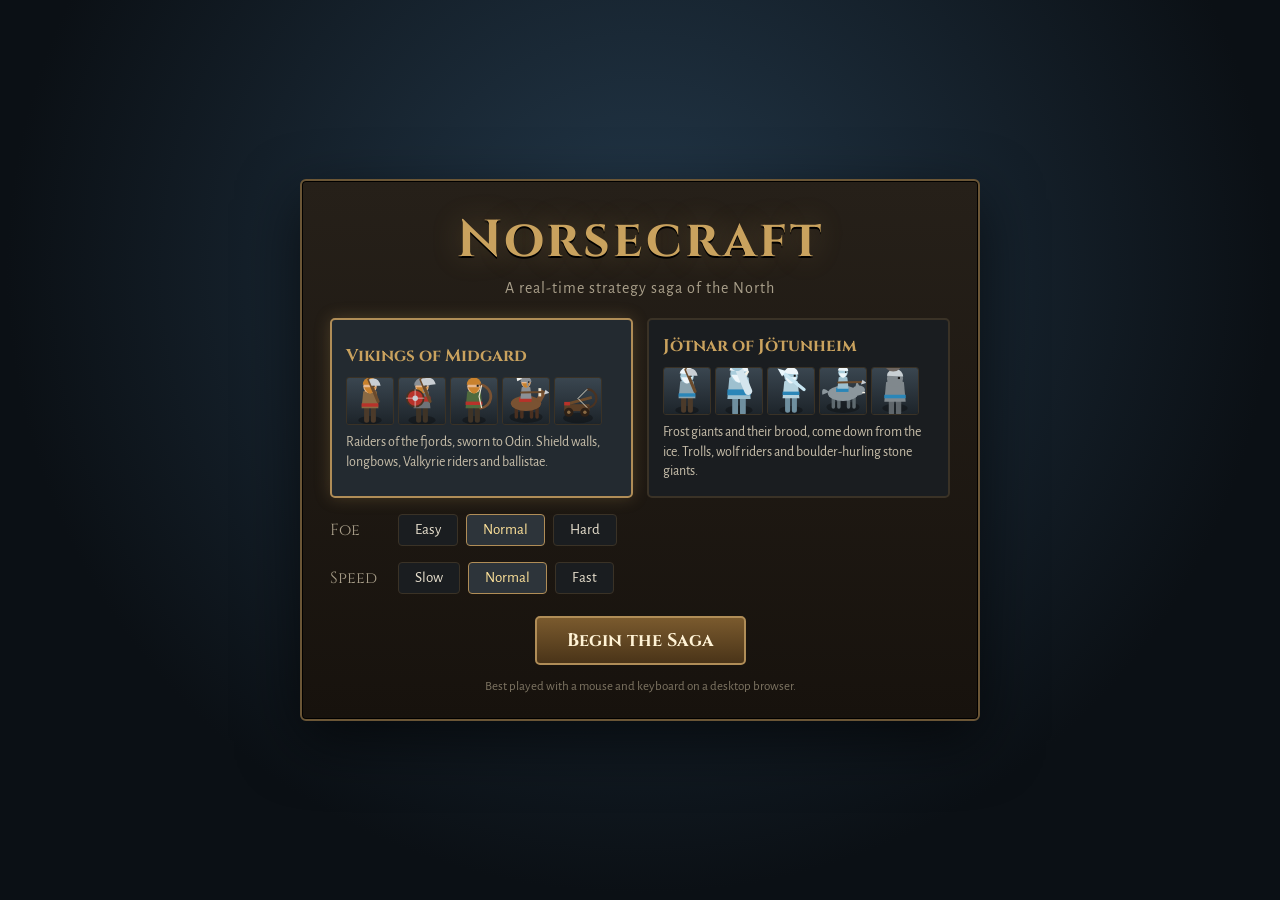
==== index.html @ 0b894d65 "Norsecraft: Norse-themed browser RTS Vikings vs Jötnar real-time strategy inspired by the classic 90" ====
<!doctype html>
<html lang="en">
<head>
<meta charset="utf-8">
<meta name="viewport" content="width=device-width, initial-scale=1">
<title>Norsecraft</title>
<link rel="preconnect" href="https://fonts.googleapis.com">
<link href="https://fonts.googleapis.com/css2?family=Cinzel:wght@500;700&family=Alegreya+Sans:wght@400;500;700&display=swap" rel="stylesheet">
<link rel="stylesheet" href="css/style.css">
</head>
<body>
<div id="app">
  <aside id="sidebar">
    <div class="frame"><canvas id="minimap" width="192" height="192"></canvas></div>
    <div class="frame" id="info"></div>
    <div class="frame cmdwrap">
      <div id="commands"></div>
      <div id="tip"></div>
    </div>
  </aside>
  <main id="main">
    <div id="topbar">
      <div class="res"><i class="ico gold"></i><span id="gold">0</span></div>
      <div class="res"><i class="ico wood"></i><span id="wood">0</span></div>
      <div class="res"><i class="ico food"></i><span id="food">0</span></div>
      <div id="mode"></div>
      <div class="spacer"></div>
      <span id="clock">0:00</span>
      <select id="speed-sel" title="Game speed">
        <option value="0.75">Slow</option>
        <option value="1">Normal</option>
        <option value="1.5">Fast</option>
        <option value="2">Fastest</option>
      </select>
      <button id="mute" title="Sound on/off">🔊</button>
      <button id="help-btn" title="Help (F1)">?</button>
      <button id="menu-btn" title="Menu (F10)">Menu</button>
    </div>
    <div id="viewwrap">
      <canvas id="view"></canvas>
      <div id="msgs"></div>
    </div>
  </main>
</div>

<div id="title" class="overlay" style="display:flex">
  <div class="panel title-panel">
    <h1>Norsecraft</h1>
    <p class="sub">A real-time strategy saga of the North</p>
    <div class="factions">
      <button class="faction on" data-faction="vikings">
        <h3>Vikings of Midgard</h3>
        <div class="pv" id="pv-vikings"></div>
        <p>Raiders of the fjords, sworn to Odin. Shield walls, longbows, Valkyrie riders and ballistae.</p>
      </button>
      <button class="faction" data-faction="jotnar">
        <h3>Jötnar of Jötunheim</h3>
        <div class="pv" id="pv-jotnar"></div>
        <p>Frost giants and their brood, come down from the ice. Trolls, wolf riders and boulder-hurling stone giants.</p>
      </button>
    </div>
    <div class="row">
      <span class="lbl">Foe</span>
      <button class="opt" data-diff="easy">Easy</button>
      <button class="opt on" data-diff="normal">Normal</button>
      <button class="opt" data-diff="hard">Hard</button>
    </div>
    <div class="row">
      <span class="lbl">Speed</span>
      <button class="opt" data-speed="0.75">Slow</button>
      <button class="opt on" data-speed="1">Normal</button>
      <button class="opt" data-speed="1.5">Fast</button>
    </div>
    <button id="start" class="big">Begin the Saga</button>
    <p class="fine">Best played with a mouse and keyboard on a desktop browser.</p>
  </div>
</div>

<div id="help" class="overlay">
  <div class="panel help-panel">
    <h2>How to play</h2>
    <p>Gather <b class="g">gold</b> and <b class="w">lumber</b>, build up your settlement, raise an army and destroy every enemy unit and building.</p>
    <table>
      <tr><td>Left-click / drag</td><td>Select units (Shift adds)</td></tr>
      <tr><td>Double-click</td><td>Select all of that type on screen</td></tr>
      <tr><td>Right-click</td><td>Move, attack, mine gold, chop trees, set rally point</td></tr>
      <tr><td>A, then click</td><td>Attack-move: fight everything on the way</td></tr>
      <tr><td>B</td><td>Build menu (with workers selected)</td></tr>
      <tr><td>Ctrl+1–9 / 1–9</td><td>Assign / recall control groups (tap twice to jump)</td></tr>
      <tr><td>. (period)</td><td>Cycle idle workers</td></tr>
      <tr><td>Space</td><td>Jump to last attack or selection</td></tr>
      <tr><td>Arrows / screen edge / middle-drag</td><td>Scroll the map</td></tr>
      <tr><td>Esc</td><td>Cancel</td></tr>
      <tr><td>P or F10</td><td>Pause</td></tr>
    </table>
    <p>Tip: every unit needs food — build farms. Ranged units need a lumber workshop, riders a stable, siege a forge.</p>
    <button id="help-close" class="big">Close</button>
  </div>
</div>

<div id="pause" class="overlay">
  <div class="panel small">
    <h2>Paused</h2>
    <button id="resume" class="big">Resume</button>
    <button id="restart" class="big">Restart</button>
    <button id="quit" class="big">Quit to title</button>
  </div>
</div>

<div id="end" class="overlay">
  <div class="panel small">
    <h2 id="end-title">Victory</h2>
    <p id="end-text"></p>
    <table id="end-stats"></table>
    <button id="again" class="big">Play again</button>
    <button id="to-title" class="big">Title screen</button>
  </div>
</div>

<script src="js/data.js"></script>
<script src="js/map.js"></script>
<script src="js/path.js"></script>
<script src="js/game.js"></script>
<script src="js/ai.js"></script>
<script src="js/render.js"></script>
<script src="js/ui.js"></script>
<script src="js/main.js"></script>
</body>
</html>
---- css/style.css ----
:root {
  --bg: #0f1418;
  --panel: #1e252b;
  --panel2: #283139;
  --edge: #6b5636;
  --edge-hi: #b08d57;
  --text: #e9e1cf;
  --muted: #a99f8a;
  --gold: #f1cf4a;
  --wood: #c08a55;
  --accent: #c9a25e;
}

* { box-sizing: border-box; }
html, body { margin: 0; height: 100%; background: var(--bg); color: var(--text); font-family: 'Alegreya Sans', system-ui, sans-serif; overflow: hidden; user-select: none; }
button { font-family: inherit; color: inherit; }

#app { display: flex; height: 100vh; }

#sidebar {
  width: 216px; flex: none; display: flex; flex-direction: column; gap: 8px; padding: 8px;
  background: linear-gradient(#2a2118, #1b150f);
  border-right: 2px solid var(--edge);
}
.frame {
  border: 2px solid var(--edge); border-radius: 4px; background: var(--panel);
  box-shadow: inset 0 0 0 1px #000, 0 0 0 1px #000;
}
#minimap { display: block; width: 196px; height: 196px; image-rendering: pixelated; cursor: pointer; }
#info { flex: 1; min-height: 150px; padding: 8px; overflow: hidden; font-size: 13px; }
#info .hint { color: var(--muted); line-height: 1.5; }
#info .single { display: flex; gap: 8px; align-items: center; }
#info .single canvas { border: 1px solid var(--edge); border-radius: 3px; }
#info .nm { font-family: 'Cinzel', serif; font-weight: 700; font-size: 15px; color: var(--accent); }
#info .own { color: var(--muted); font-size: 12px; }
#info .hpt { font-size: 12px; margin-top: 2px; }
#info .stats { margin-top: 8px; line-height: 1.5; color: #cfc6b2; }
#info .queue { margin-top: 8px; }
#info .plabel { font-size: 12px; color: var(--muted); margin-bottom: 3px; }
#info .pbar { height: 8px; background: #0c0f12; border: 1px solid #3c444b; border-radius: 2px; overflow: hidden; }
#info .pbar div { height: 100%; width: 0; background: linear-gradient(90deg, #b08d57, #f1cf4a); }
#info .qrow { display: flex; gap: 3px; margin-top: 6px; }
#info .qrow canvas { border: 1px solid #3c444b; }
#info .multi { display: grid; grid-template-columns: repeat(4, 1fr); gap: 4px; }
#info .mi { cursor: pointer; position: relative; border: 1px solid #3c444b; }
#info .mi canvas { display: block; width: 100%; height: auto; }
#info .mhp { height: 3px; background: #4ccf4c; }

.cmdwrap { position: relative; padding: 6px; }
#commands { display: grid; grid-template-columns: repeat(3, 1fr); gap: 5px; }
.cmd {
  position: relative; aspect-ratio: 1; padding: 0; border-radius: 3px; cursor: pointer;
  background: linear-gradient(#3a4650, #1d242a); border: 1px solid #5b4a31; overflow: hidden;
  display: flex; align-items: center; justify-content: center;
}
.cmd:hover:not(.empty) { border-color: var(--edge-hi); box-shadow: 0 0 6px rgba(240, 200, 120, 0.4); }
.cmd:active:not(.empty) { transform: translateY(1px); }
.cmd.empty { background: #161b1f; border-color: #2c2a24; cursor: default; }
.cmd canvas { width: 100%; height: 100%; display: block; }
.cmd .glyph { font-size: 24px; line-height: 1; color: #efe3c4; }
.cmd .hk { position: absolute; right: 2px; bottom: 1px; font-size: 10px; font-weight: 700; color: #ffe39a; text-shadow: 0 0 2px #000, 0 0 2px #000; }
.cmd.poor canvas, .cmd.poor .glyph { opacity: 0.55; }
.cmd.locked { filter: grayscale(1) brightness(0.6); }
#tip {
  display: none; position: absolute; left: 0; right: 0; bottom: calc(100% + 6px); padding: 8px; z-index: 5;
  background: #12171b; border: 1px solid var(--edge-hi); border-radius: 4px; font-size: 13px; line-height: 1.4;
}
#tip b { font-family: 'Cinzel', serif; color: var(--accent); }
#tip .key { color: var(--muted); font-size: 11px; }
#tip em { color: #e98a6a; font-style: normal; }
#tip .stats { color: var(--muted); font-size: 12px; }
.g { color: var(--gold); }
.w { color: var(--wood); }
.cost .g::before { content: '● '; }
.cost .w::before { content: '▮ '; }
.cost .t { color: var(--muted); }

#main { flex: 1; display: flex; flex-direction: column; min-width: 0; }
#topbar {
  height: 36px; flex: none; display: flex; align-items: center; gap: 18px; padding: 0 12px;
  background: linear-gradient(#2a2118, #1b150f); border-bottom: 2px solid var(--edge); font-size: 15px;
}
#topbar .res { display: flex; align-items: center; gap: 6px; font-weight: 700; min-width: 70px; }
#topbar .res.warn { color: #ff8060; }
.ico { width: 14px; height: 14px; display: inline-block; border-radius: 50%; }
.ico.gold { background: radial-gradient(circle at 35% 35%, #fff2a8, #e8c547 55%, #a8862a); }
.ico.wood { background: linear-gradient(90deg, #7a5232, #a9774a, #7a5232); border-radius: 3px; }
.ico.food { background: radial-gradient(circle at 40% 40%, #f0d9a0, #c48b3a); border-radius: 40% 40% 50% 50%; }
#mode { color: #ffe39a; font-size: 13px; }
.spacer { flex: 1; }
#clock { color: var(--muted); font-variant-numeric: tabular-nums; }
#topbar button, #topbar select {
  background: #2c241a; border: 1px solid var(--edge); border-radius: 3px; padding: 3px 9px; cursor: pointer; font-size: 13px; color: var(--text);
}
#topbar button:hover { border-color: var(--edge-hi); }

#viewwrap { position: relative; flex: 1; overflow: hidden; }
#view { display: block; position: absolute; inset: 0; }
#msgs {
  position: absolute; left: 12px; bottom: 12px; pointer-events: none; font-size: 15px; font-weight: 500;
  text-shadow: 0 1px 2px #000, 0 0 4px #000; color: #f5ecd4;
}

.overlay {
  position: fixed; inset: 0; display: none; align-items: center; justify-content: center; z-index: 50;
  background: radial-gradient(ellipse at center, rgba(15, 20, 24, 0.75), rgba(5, 7, 9, 0.95));
}
#title { background: radial-gradient(ellipse at 50% 30%, #23384a, #0b1015 70%); overflow-y: auto; }
.panel {
  background: linear-gradient(#262019, #17120d); border: 2px solid var(--edge); border-radius: 6px;
  padding: 24px 28px; box-shadow: 0 20px 60px rgba(0, 0, 0, 0.6), inset 0 0 0 1px #000; max-width: 92vw;
}
.panel.small { width: 340px; text-align: center; }
.panel.small .big { width: 100%; margin-top: 10px; }
h1, h2, h3 { font-family: 'Cinzel', serif; color: var(--accent); margin: 0; }
h1 { font-size: 52px; letter-spacing: 3px; text-align: center; text-shadow: 0 2px 0 #000, 0 0 30px rgba(200, 160, 90, 0.3); }
h2 { font-size: 26px; margin-bottom: 12px; }
.sub { text-align: center; color: var(--muted); margin: 4px 0 20px; font-size: 16px; letter-spacing: 1px; }
.title-panel { width: 680px; margin: 20px; }
.factions { display: flex; gap: 14px; }
.faction {
  flex: 1; text-align: left; padding: 14px; cursor: pointer; border-radius: 5px;
  background: #1a1d20; border: 2px solid #3a3226;
}
.faction.on { border-color: var(--edge-hi); background: #232a30; box-shadow: 0 0 16px rgba(200, 160, 90, 0.25); }
.faction h3 { font-size: 17px; }
.faction p { margin: 8px 0 0; color: #c8bfab; font-size: 14px; line-height: 1.4; }
.pv { display: flex; gap: 4px; margin-top: 10px; }
.pv canvas { border: 1px solid #3a3226; border-radius: 3px; }
.row { display: flex; align-items: center; gap: 8px; margin-top: 16px; }
.lbl { width: 60px; color: var(--muted); font-family: 'Cinzel', serif; }
.opt { padding: 6px 16px; border-radius: 4px; background: #1a1d20; border: 1px solid #3a3226; cursor: pointer; font-size: 15px; }
.opt.on { border-color: var(--edge-hi); background: #2d343a; color: #ffe39a; }
.big {
  display: block; margin: 22px auto 0; padding: 10px 30px; font-family: 'Cinzel', serif; font-size: 18px; font-weight: 700; cursor: pointer;
  background: linear-gradient(#7a5a2e, #4a3418); border: 2px solid var(--edge-hi); border-radius: 5px; color: #fff3d6;
}
.big:hover { filter: brightness(1.15); }
.fine { text-align: center; color: #7d7462; font-size: 13px; margin: 14px 0 0; }
.help-panel { width: 560px; }
.help-panel table { width: 100%; border-collapse: collapse; font-size: 14px; }
.help-panel td { padding: 4px 6px; border-bottom: 1px solid #332b20; }
.help-panel td:first-child { color: #ffe39a; white-space: nowrap; }
#end-stats { margin: 12px auto 0; border-collapse: collapse; font-size: 14px; }
#end-stats td, #end-stats th { padding: 4px 10px; border-bottom: 1px solid #332b20; }
#end-stats th { color: var(--accent); font-family: 'Cinzel', serif; }
#end.win h2 { color: #ffe39a; }

@media (max-width: 720px) {
  #sidebar { width: 150px; padding: 4px; }
  #minimap { width: 138px; height: 138px; }
  .factions { flex-direction: column; }
  h1 { font-size: 36px; }
  #topbar { gap: 8px; font-size: 13px; }
}
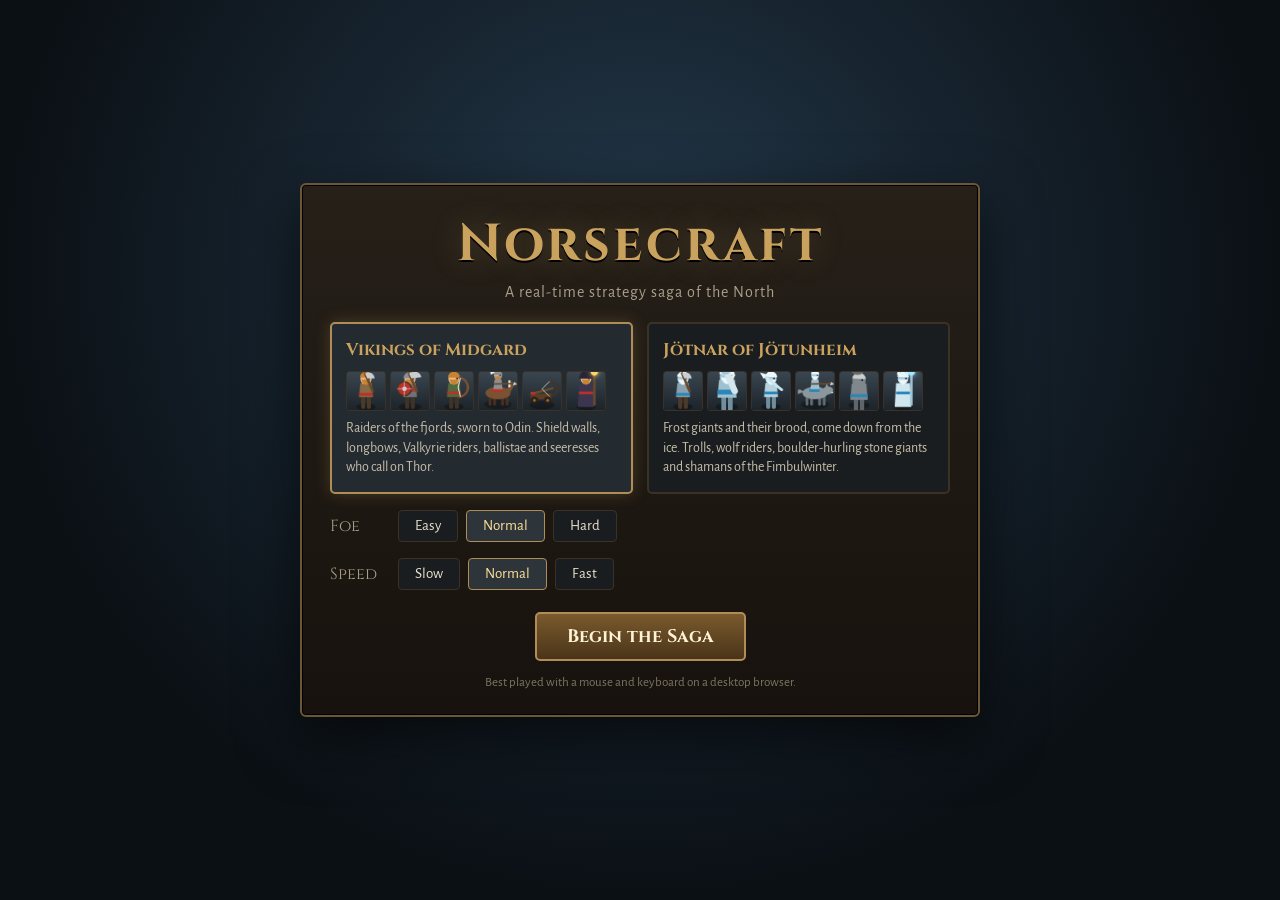
==== commit 19f433c7: "Add spellcasters, save/load, music and unit voices Magic: new temple (Hof / Rime Shrine) trains the " ====
--- a/index.html
+++ b/index.html
@@ -32,6 +32,7 @@
         <option value="1.5">Fast</option>
         <option value="2">Fastest</option>
       </select>
+      <button id="music" title="Music on/off">♫</button>
       <button id="mute" title="Sound on/off">🔊</button>
       <button id="help-btn" title="Help (F1)">?</button>
       <button id="menu-btn" title="Menu (F10)">Menu</button>
@@ -51,12 +52,12 @@
       <button class="faction on" data-faction="vikings">
         <h3>Vikings of Midgard</h3>
         <div class="pv" id="pv-vikings"></div>
-        <p>Raiders of the fjords, sworn to Odin. Shield walls, longbows, Valkyrie riders and ballistae.</p>
+        <p>Raiders of the fjords, sworn to Odin. Shield walls, longbows, Valkyrie riders, ballistae and seeresses who call on Thor.</p>
       </button>
       <button class="faction" data-faction="jotnar">
         <h3>Jötnar of Jötunheim</h3>
         <div class="pv" id="pv-jotnar"></div>
-        <p>Frost giants and their brood, come down from the ice. Trolls, wolf riders and boulder-hurling stone giants.</p>
+        <p>Frost giants and their brood, come down from the ice. Trolls, wolf riders, boulder-hurling stone giants and shamans of the Fimbulwinter.</p>
       </button>
     </div>
     <div class="row">
@@ -72,6 +73,10 @@
       <button class="opt" data-speed="1.5">Fast</button>
     </div>
     <button id="start" class="big">Begin the Saga</button>
+    <div id="continue-box" hidden>
+      <button id="continue" class="big alt">Continue</button>
+      <p id="continue-info" class="fine"></p>
+    </div>
     <p class="fine">Best played with a mouse and keyboard on a desktop browser.</p>
   </div>
 </div>
@@ -86,6 +91,9 @@
       <tr><td>Right-click</td><td>Move, attack, mine gold, chop trees, set rally point</td></tr>
       <tr><td>A, then click</td><td>Attack-move: fight everything on the way</td></tr>
       <tr><td>B</td><td>Build menu (with workers selected)</td></tr>
+      <tr><td>E, then click</td><td>Repair a damaged building (or right-click it with workers)</td></tr>
+      <tr><td>E / U / T</td><td>Spellcasters: heal, summon, storm</td></tr>
+      <tr><td>Menu → Save game</td><td>Save; the game also autosaves every minute</td></tr>
       <tr><td>Ctrl+1–9 / 1–9</td><td>Assign / recall control groups (tap twice to jump)</td></tr>
       <tr><td>. (period)</td><td>Cycle idle workers</td></tr>
       <tr><td>Space</td><td>Jump to last attack or selection</td></tr>
@@ -93,7 +101,7 @@
       <tr><td>Esc</td><td>Cancel</td></tr>
       <tr><td>P or F10</td><td>Pause</td></tr>
     </table>
-    <p>Tip: every unit needs food — build farms. Ranged units need a lumber workshop, riders a stable, siege a forge.</p>
+    <p>Tip: every unit needs food — build farms. Ranged units need a lumber workshop, riders a stable, siege a forge and spellcasters a temple.</p>
     <button id="help-close" class="big">Close</button>
   </div>
 </div>
@@ -102,6 +110,9 @@
   <div class="panel small">
     <h2>Paused</h2>
     <button id="resume" class="big">Resume</button>
+    <button id="save" class="big">Save game</button>
+    <button id="load" class="big">Load saved game</button>
+    <p id="save-note" class="fine"></p>
     <button id="restart" class="big">Restart</button>
     <button id="quit" class="big">Quit to title</button>
   </div>
@@ -122,6 +133,7 @@
 <script src="js/path.js"></script>
 <script src="js/game.js"></script>
 <script src="js/ai.js"></script>
+<script src="js/save.js"></script>
 <script src="js/render.js"></script>
 <script src="js/ui.js"></script>
 <script src="js/main.js"></script>
--- a/css/style.css
+++ b/css/style.css
@@ -1,4 +1,5 @@
 :root {
+  color-scheme: dark;
   --bg: #0f1418;
   --panel: #1e252b;
   --panel2: #283139;
@@ -15,7 +16,7 @@
 html, body { margin: 0; height: 100%; background: var(--bg); color: var(--text); font-family: 'Alegreya Sans', system-ui, sans-serif; overflow: hidden; user-select: none; }
 button { font-family: inherit; color: inherit; }
 
-#app { display: flex; height: 100vh; }
+#app { display: flex; height: 100%; }
 
 #sidebar {
   width: 216px; flex: none; display: flex; flex-direction: column; gap: 8px; padding: 8px;
@@ -45,6 +46,10 @@
 #info .mi { cursor: pointer; position: relative; border: 1px solid #3c444b; }
 #info .mi canvas { display: block; width: 100%; height: auto; }
 #info .mhp { height: 3px; background: #4ccf4c; }
+#info .mana { height: 6px; background: #0c0f12; border: 1px solid #3c444b; border-radius: 2px; overflow: hidden; }
+#info .mana div { height: 100%; width: 0; background: linear-gradient(90deg, #3a6fe0, #7ab8ff); }
+#info .stats + .plabel { margin-top: 6px; }
+.cost .m { color: #7ab8ff; }
 
 .cmdwrap { position: relative; padding: 6px; }
 #commands { display: grid; grid-template-columns: repeat(3, 1fr); gap: 5px; }
@@ -126,7 +131,9 @@
 .faction h3 { font-size: 17px; }
 .faction p { margin: 8px 0 0; color: #c8bfab; font-size: 14px; line-height: 1.4; }
 .pv { display: flex; gap: 4px; margin-top: 10px; }
-.pv canvas { border: 1px solid #3a3226; border-radius: 3px; }
+.pv { flex-wrap: wrap; }
+.pv canvas { border: 1px solid #3a3226; border-radius: 3px; width: 40px; height: 40px; }
+.faction { min-width: 0; }
 .row { display: flex; align-items: center; gap: 8px; margin-top: 16px; }
 .lbl { width: 60px; color: var(--muted); font-family: 'Cinzel', serif; }
 .opt { padding: 6px 16px; border-radius: 4px; background: #1a1d20; border: 1px solid #3a3226; cursor: pointer; font-size: 15px; }
@@ -136,6 +143,9 @@
   background: linear-gradient(#7a5a2e, #4a3418); border: 2px solid var(--edge-hi); border-radius: 5px; color: #fff3d6;
 }
 .big:hover { filter: brightness(1.15); }
+.big.alt { background: linear-gradient(#34414b, #1f282f); margin-top: 12px; }
+#continue-box .fine { margin-top: 6px; }
+#topbar button.off { opacity: 0.45; }
 .fine { text-align: center; color: #7d7462; font-size: 13px; margin: 14px 0 0; }
 .help-panel { width: 560px; }
 .help-panel table { width: 100%; border-collapse: collapse; font-size: 14px; }
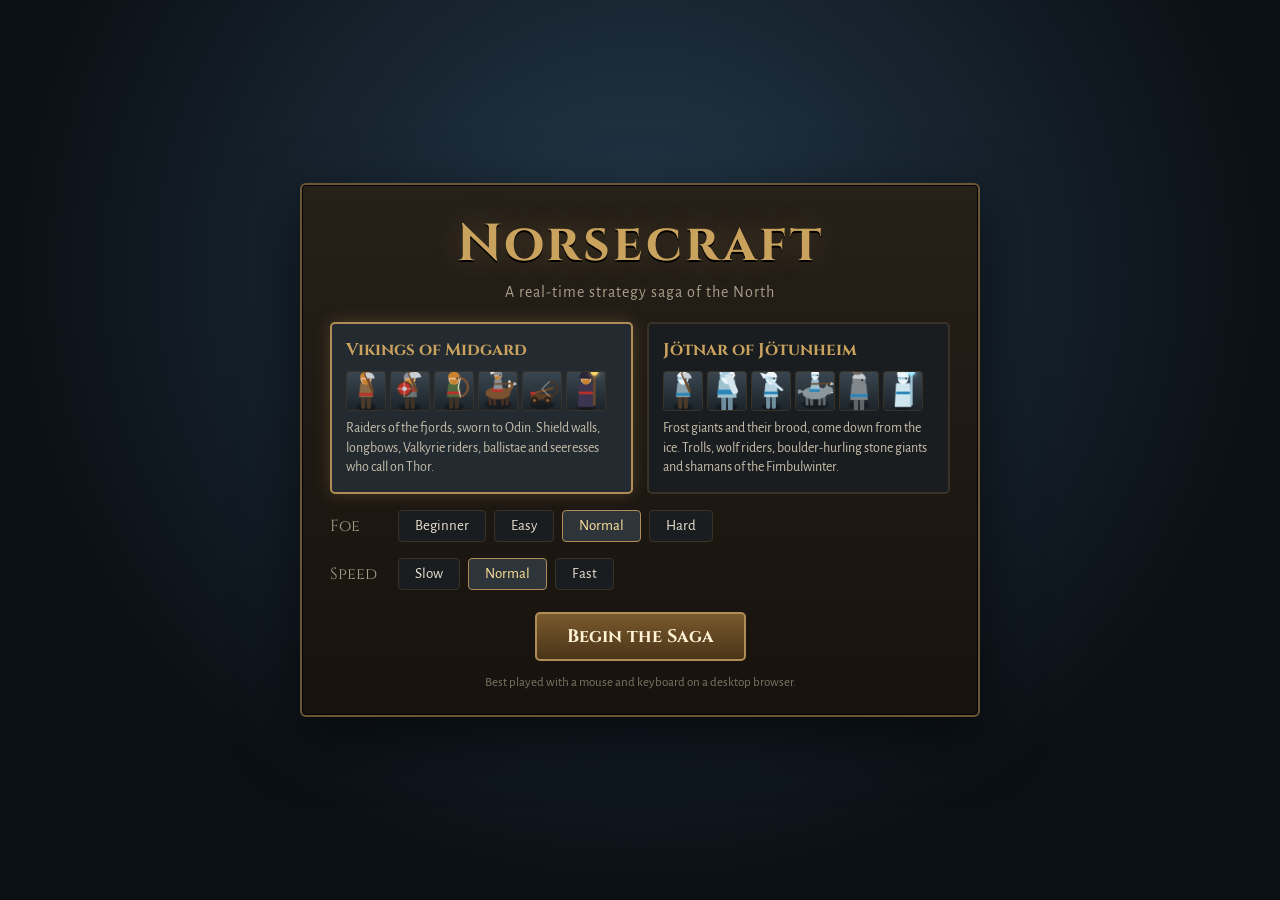
==== commit d6e53239: "Play on phones: touch controls, zoom, home-screen app - Touch: tap to select/command, drag to pan, p" ====
--- a/index.html
+++ b/index.html
@@ -2,8 +2,17 @@
 <html lang="en">
 <head>
 <meta charset="utf-8">
-<meta name="viewport" content="width=device-width, initial-scale=1">
+<meta name="viewport" content="width=device-width, initial-scale=1, maximum-scale=1, user-scalable=no, viewport-fit=cover">
 <title>Norsecraft</title>
+<meta name="description" content="A real-time strategy saga of Vikings and frost giants.">
+<meta name="theme-color" content="#1b150f">
+<meta name="apple-mobile-web-app-capable" content="yes">
+<meta name="mobile-web-app-capable" content="yes">
+<meta name="apple-mobile-web-app-status-bar-style" content="black-translucent">
+<meta name="apple-mobile-web-app-title" content="Norsecraft">
+<link rel="manifest" href="manifest.webmanifest">
+<link rel="apple-touch-icon" href="icons/apple-touch-icon.png">
+<link rel="icon" type="image/png" sizes="192x192" href="icons/icon-192.png">
 <link rel="preconnect" href="https://fonts.googleapis.com">
 <link href="https://fonts.googleapis.com/css2?family=Cinzel:wght@500;700&family=Alegreya+Sans:wght@400;500;700&display=swap" rel="stylesheet">
 <link rel="stylesheet" href="css/style.css">
@@ -23,6 +32,7 @@
       <div class="res"><i class="ico gold"></i><span id="gold">0</span></div>
       <div class="res"><i class="ico wood"></i><span id="wood">0</span></div>
       <div class="res"><i class="ico food"></i><span id="food">0</span></div>
+      <button id="idle-btn" title="Next idle worker (.)">Idle <span id="idle-n">0</span></button>
       <div id="mode"></div>
       <div class="spacer"></div>
       <span id="clock">0:00</span>
@@ -62,6 +72,7 @@
     </div>
     <div class="row">
       <span class="lbl">Foe</span>
+      <button class="opt" data-diff="beginner">Beginner</button>
       <button class="opt" data-diff="easy">Easy</button>
       <button class="opt on" data-diff="normal">Normal</button>
       <button class="opt" data-diff="hard">Hard</button>
@@ -81,6 +92,8 @@
   </div>
 </div>
 
+<div id="rotate" class="overlay"><div><span class="ph">📱</span>Turn your phone sideways to play</div></div>
+
 <div id="help" class="overlay">
   <div class="panel help-panel">
     <h2>How to play</h2>
@@ -98,9 +111,19 @@
       <tr><td>. (period)</td><td>Cycle idle workers</td></tr>
       <tr><td>Space</td><td>Jump to last attack or selection</td></tr>
       <tr><td>Arrows / screen edge / middle-drag</td><td>Scroll the map</td></tr>
+      <tr><td>+ / − or pinch</td><td>Zoom in and out</td></tr>
       <tr><td>Esc</td><td>Cancel</td></tr>
       <tr><td>P or F10</td><td>Pause</td></tr>
     </table>
+    <h3 class="touch-h">On a phone or tablet</h3>
+    <table>
+      <tr><td>Tap</td><td>Select a unit, or command the selected units (move, attack, mine, chop)</td></tr>
+      <tr><td>Double-tap a unit</td><td>Select all of that type on screen</td></tr>
+      <tr><td>Drag</td><td>Scroll the map · Pinch to zoom</td></tr>
+      <tr><td>Hold, then drag</td><td>Draw a selection box (hold and release to deselect)</td></tr>
+      <tr><td>Tap a button</td><td>Shows what it does and uses it</td></tr>
+    </table>
+    <p>There are four gold mines: one at each base and two out in the wilds, marked in gold on the minimap.</p>
     <p>Tip: every unit needs food — build farms. Ranged units need a lumber workshop, riders a stable, siege a forge and spellcasters a temple.</p>
     <button id="help-close" class="big">Close</button>
   </div>
--- a/css/style.css
+++ b/css/style.css
@@ -156,10 +156,60 @@
 #end-stats th { color: var(--accent); font-family: 'Cinzel', serif; }
 #end.win h2 { color: #ffe39a; }
 
-@media (max-width: 720px) {
-  #sidebar { width: 150px; padding: 4px; }
-  #minimap { width: 138px; height: 138px; }
+#idle-btn { display: none; }
+#idle-btn.has { display: inline-block; color: #ffe39a; border-color: var(--edge-hi); }
+.touch-h { font-size: 16px; margin: 14px 0 6px; }
+#rotate { z-index: 80; text-align: center; padding: 24px; font-family: 'Cinzel', serif; font-size: 20px; color: var(--accent); }
+#rotate .ph { font-size: 54px; display: block; margin-bottom: 12px; transform: rotate(90deg); }
+
+/* Phones and the notch: keep everything inside the safe area. */
+#app {
+  padding: env(safe-area-inset-top, 0px) env(safe-area-inset-right, 0px) env(safe-area-inset-bottom, 0px) env(safe-area-inset-left, 0px);
+  background: #1b150f;
+}
+html, body { overscroll-behavior: none; -webkit-touch-callout: none; -webkit-tap-highlight-color: transparent; }
+#view, #minimap { touch-action: none; }
+button { touch-action: manipulation; }
+
+/* Small screens, including phones held sideways. */
+@media (max-width: 900px), (max-height: 560px) {
+  #sidebar { width: 168px; padding: 5px; gap: 5px; }
+  #minimap { width: 154px; height: 154px; }
+  #info { min-height: 0; padding: 6px; font-size: 12px; }
+  #info .single canvas { width: 44px; height: 44px; }
+  #info .nm { font-size: 13px; }
+  #info .stats { margin-top: 4px; line-height: 1.35; }
+  #info .multi { grid-template-columns: repeat(4, 1fr); gap: 3px; }
+  .cmdwrap { padding: 4px; }
+  #commands { gap: 4px; }
+  .cmd .glyph { font-size: 20px; }
+  #topbar { height: 32px; gap: 10px; padding: 0 8px; font-size: 13px; }
+  #topbar .res { min-width: 0; gap: 4px; }
+  #topbar button, #topbar select { padding: 2px 7px; font-size: 12px; }
+  #mode { display: none; }
+  #msgs { font-size: 13px; left: 8px; bottom: 8px; }
+  .title-panel { padding: 14px 16px; margin: 10px; }
+  h1 { font-size: 34px; }
+  .sub { margin: 2px 0 10px; font-size: 14px; }
+  .faction { padding: 10px; }
+  .faction p { font-size: 13px; }
+  .row { margin-top: 10px; }
+  .big { margin-top: 12px; padding: 8px 22px; font-size: 16px; }
+  .panel.small .big { margin-top: 6px; }
+}
+@media (max-height: 460px) {
+  #minimap { width: 120px; height: 120px; }
+  #sidebar { width: 150px; }
+  .faction p, .fine { display: none; }
+  h1 { font-size: 28px; }
+  .pv canvas { width: 32px; height: 32px; }
+  #clock, #speed-sel, #help-btn { display: none; }
+}
+@media (max-width: 560px) {
   .factions { flex-direction: column; }
-  h1 { font-size: 36px; }
-  #topbar { gap: 8px; font-size: 13px; }
-}
+}
+/* Phones held upright: ask for landscape. */
+@media (orientation: portrait) and (max-width: 600px) {
+  #rotate { display: flex; flex-direction: column; }
+}
+#sidebar > .frame:first-child { display: flex; justify-content: center; }
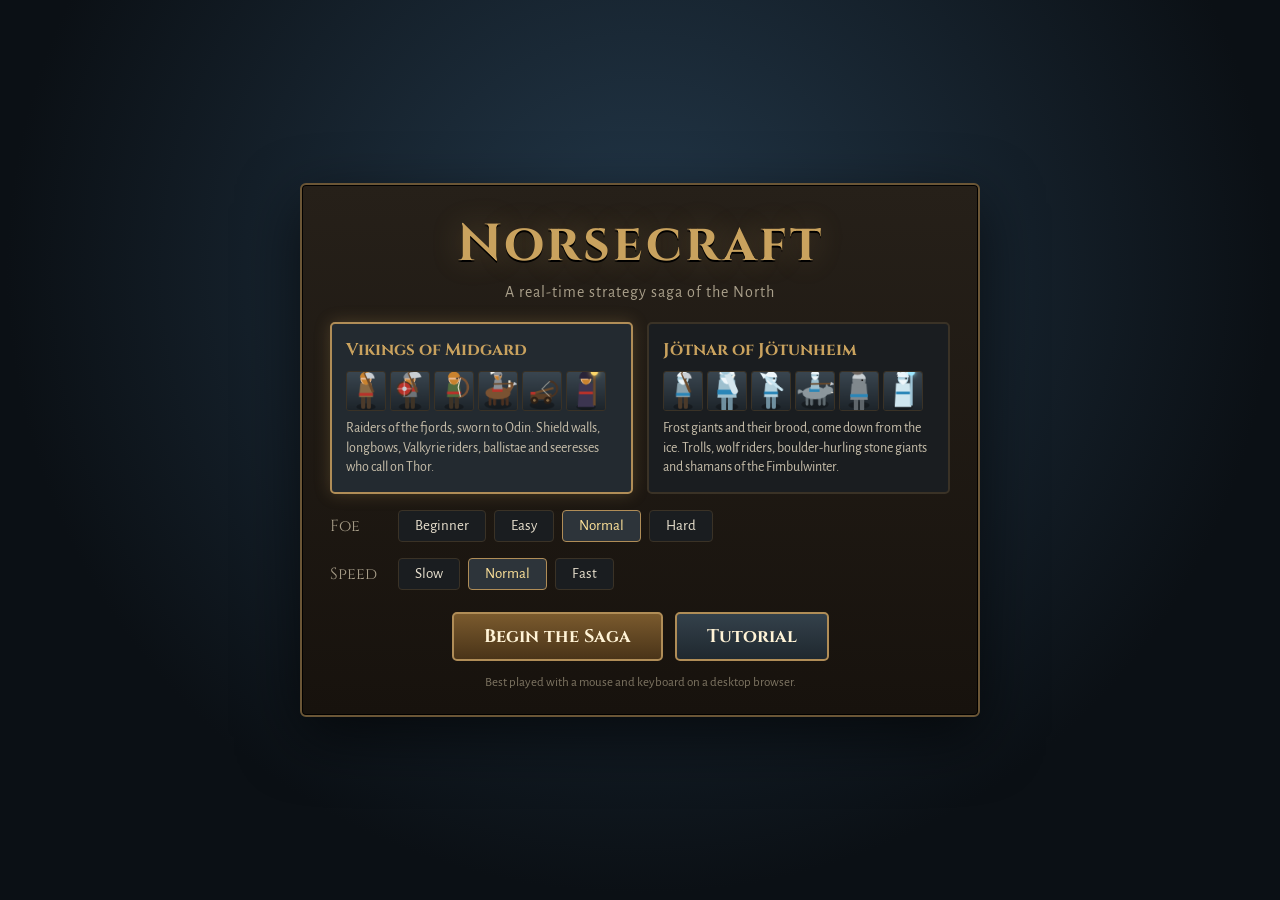
==== commit 0e4197bf: "Add a guided tutorial mission Ten steps teach selecting, mining, lumber, training, farms, barracks, " ====
--- a/index.html
+++ b/index.html
@@ -50,6 +50,12 @@
     <div id="viewwrap">
       <canvas id="view"></canvas>
       <div id="msgs"></div>
+      <div id="objective" hidden>
+        <div id="obj-step"></div>
+        <div id="obj-title"></div>
+        <div id="obj-text"></div>
+        <button id="obj-skip">Skip step</button>
+      </div>
     </div>
   </main>
 </div>
@@ -83,7 +89,10 @@
       <button class="opt on" data-speed="1">Normal</button>
       <button class="opt" data-speed="1.5">Fast</button>
     </div>
-    <button id="start" class="big">Begin the Saga</button>
+    <div class="start-row">
+      <button id="start" class="big">Begin the Saga</button>
+      <button id="tutorial" class="big alt">Tutorial</button>
+    </div>
     <div id="continue-box" hidden>
       <button id="continue" class="big alt">Continue</button>
       <p id="continue-info" class="fine"></p>
@@ -159,6 +168,7 @@
 <script src="js/save.js"></script>
 <script src="js/render.js"></script>
 <script src="js/ui.js"></script>
+<script src="js/tutorial.js"></script>
 <script src="js/main.js"></script>
 </body>
 </html>
--- a/css/style.css
+++ b/css/style.css
@@ -213,3 +213,30 @@
   #rotate { display: flex; flex-direction: column; }
 }
 #sidebar > .frame:first-child { display: flex; justify-content: center; }
+
+#objective {
+  position: absolute; top: 10px; right: 10px; max-width: min(340px, calc(100% - 20px)); padding: 10px 12px; cursor: pointer;
+  background: rgba(22, 17, 12, 0.88); border: 1px solid var(--edge-hi); border-radius: 5px; font-size: 14px; line-height: 1.4;
+  box-shadow: 0 6px 18px rgba(0, 0, 0, 0.4);
+}
+#obj-step { font-size: 11px; letter-spacing: 1px; text-transform: uppercase; color: var(--muted); }
+#obj-title { font-family: 'Cinzel', serif; font-weight: 700; font-size: 17px; color: var(--accent); margin: 2px 0 4px; }
+#obj-skip { margin-top: 8px; background: none; border: 1px solid #5b4a31; border-radius: 3px; padding: 2px 8px; font-size: 12px; color: var(--muted); cursor: pointer; }
+#obj-skip:hover { color: var(--text); border-color: var(--edge-hi); }
+.cmd.hint { border-color: #ffe39a; animation: hintpulse 1.1s ease-in-out infinite; }
+@keyframes hintpulse { 0%, 100% { box-shadow: 0 0 4px rgba(255, 227, 154, 0.4); } 50% { box-shadow: 0 0 14px rgba(255, 227, 154, 0.95); } }
+@media (prefers-reduced-motion: reduce) { .cmd.hint { animation: none; box-shadow: 0 0 10px rgba(255, 227, 154, 0.8); } }
+.start-row { display: flex; gap: 12px; justify-content: center; flex-wrap: wrap; }
+.start-row .big { margin-left: 0; margin-right: 0; }
+.start-row .big.alt { margin-top: 22px; }
+@media (max-width: 900px), (max-height: 560px) {
+  #objective { font-size: 12px; padding: 6px 8px; max-width: min(250px, calc(100% - 16px)); top: 6px; right: 6px; }
+  #obj-step { display: none; }
+  #obj-skip { margin-top: 4px; }
+  #obj-title { font-size: 14px; }
+  .start-row .big.alt { margin-top: 12px; }
+}
+#objective.min #obj-text, #objective.min #obj-skip, #objective.min #obj-step { display: none; }
+#objective.min #obj-title { margin: 0; }
+#obj-title::after { content: ' ▾'; font-size: 12px; color: var(--muted); }
+#objective.min #obj-title::after { content: ' ▸'; }
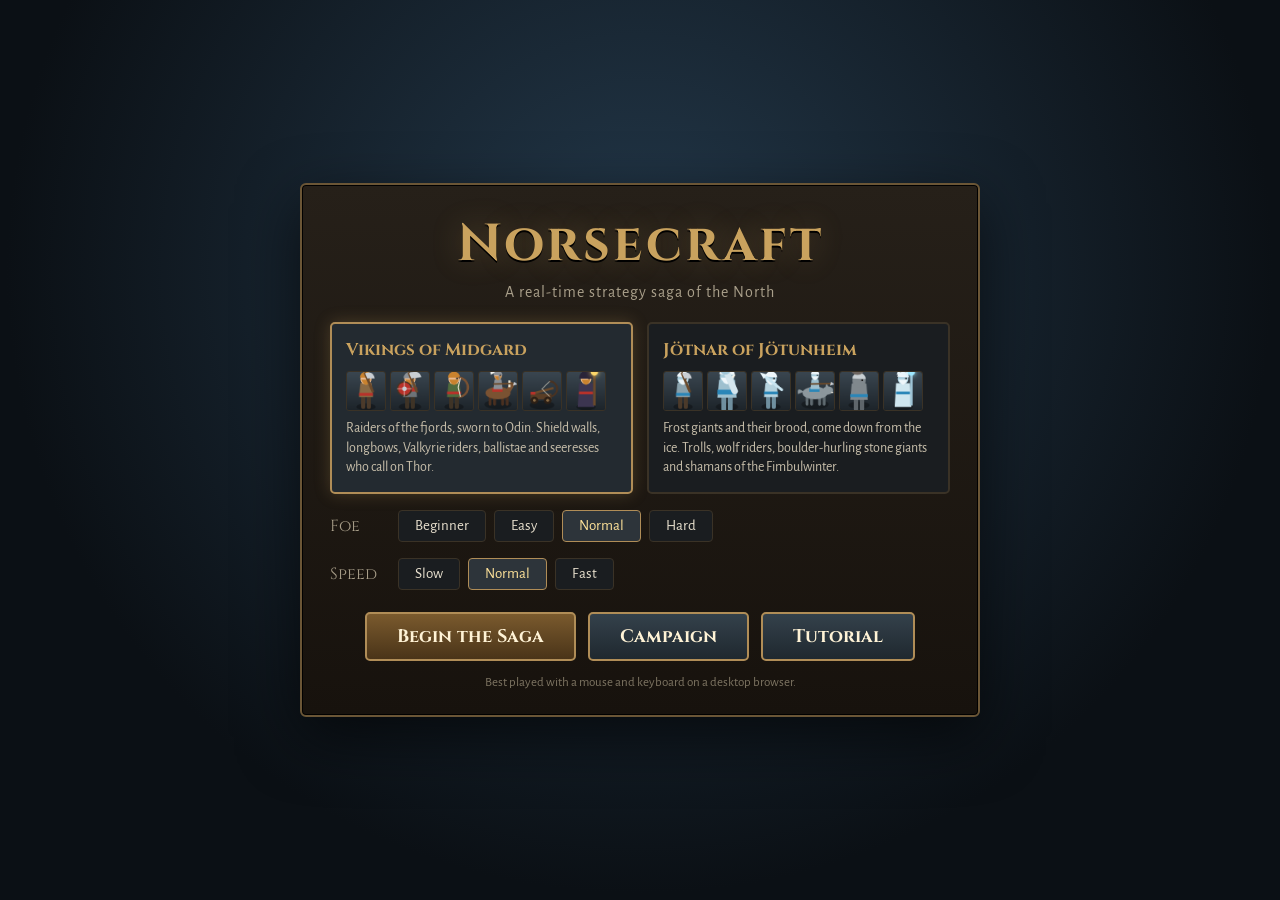
==== commit b3d0c506: "Add the Vikings' campaign: The Saga of the North Five chapters, each with a story briefing and its o" ====
--- a/index.html
+++ b/index.html
@@ -91,6 +91,7 @@
     </div>
     <div class="start-row">
       <button id="start" class="big">Begin the Saga</button>
+      <button id="campaign-btn" class="big alt">Campaign</button>
       <button id="tutorial" class="big alt">Tutorial</button>
     </div>
     <div id="continue-box" hidden>
@@ -102,6 +103,29 @@
 </div>
 
 <div id="rotate" class="overlay"><div><span class="ph">📱</span>Turn your phone sideways to play</div></div>
+
+<div id="campaign" class="overlay">
+  <div class="panel camp-panel">
+    <h2>The Saga of the North</h2>
+    <p class="sub">Lead the Vikings of Midgard from a burning shore to the end of the world.</p>
+    <div id="chapters"></div>
+    <button id="camp-back" class="big alt">Back</button>
+  </div>
+</div>
+
+<div id="briefing" class="overlay">
+  <div class="panel brief-panel">
+    <div id="brief-ch" class="eyebrow"></div>
+    <h2 id="brief-title"></h2>
+    <div id="brief-story"></div>
+    <h3>Objectives</h3>
+    <ul id="brief-goals"></ul>
+    <div class="start-row">
+      <button id="brief-go" class="big">Begin</button>
+      <button id="brief-back" class="big alt">Back</button>
+    </div>
+  </div>
+</div>
 
 <div id="help" class="overlay">
   <div class="panel help-panel">
@@ -169,6 +193,7 @@
 <script src="js/render.js"></script>
 <script src="js/ui.js"></script>
 <script src="js/tutorial.js"></script>
+<script src="js/campaign.js"></script>
 <script src="js/main.js"></script>
 </body>
 </html>
--- a/css/style.css
+++ b/css/style.css
@@ -240,3 +240,33 @@
 #objective.min #obj-title { margin: 0; }
 #obj-title::after { content: ' ▾'; font-size: 12px; color: var(--muted); }
 #objective.min #obj-title::after { content: ' ▸'; }
+
+#campaign, #briefing { z-index: 60; overflow-y: auto; }
+.camp-panel { width: 560px; margin: 16px; }
+.camp-panel h2, .brief-panel h2 { text-align: center; }
+.camp-panel .sub { margin-bottom: 14px; }
+#chapters { display: flex; flex-direction: column; gap: 8px; }
+.chapter {
+  display: flex; gap: 14px; align-items: center; text-align: left; padding: 10px 14px; cursor: pointer;
+  background: #1a1d20; border: 1px solid #3a3226; border-radius: 5px;
+}
+.chapter:hover:not(.locked) { border-color: var(--edge-hi); background: #232a30; }
+.chapter.locked { opacity: 0.5; cursor: default; }
+.chapter .rune { font-size: 30px; width: 36px; text-align: center; color: var(--accent); font-family: serif; }
+.chapter.done .rune { color: #ffe39a; text-shadow: 0 0 8px rgba(255, 227, 154, 0.6); }
+.ch-body { display: flex; flex-direction: column; gap: 1px; min-width: 0; }
+.ch-num { font-size: 11px; letter-spacing: 1px; text-transform: uppercase; color: var(--muted); }
+.ch-name { font-family: 'Cinzel', serif; font-weight: 700; font-size: 17px; color: var(--accent); }
+.ch-blurb { font-size: 14px; color: #c8bfab; }
+.brief-panel { width: 560px; margin: 16px; }
+.eyebrow { text-align: center; font-size: 12px; letter-spacing: 2px; text-transform: uppercase; color: var(--muted); margin-bottom: 4px; }
+#brief-story p { font-size: 16px; line-height: 1.55; color: #e3d9c2; margin: 0 0 10px; max-width: 62ch; }
+.brief-panel h3 { font-size: 15px; margin: 14px 0 6px; }
+#brief-goals { margin: 0; padding-left: 20px; line-height: 1.6; }
+@media (max-width: 900px), (max-height: 560px) {
+  .camp-panel, .brief-panel { padding: 12px 14px; margin: 8px; }
+  .chapter { padding: 6px 10px; }
+  .ch-name { font-size: 15px; }
+  .ch-blurb { font-size: 12px; }
+  #brief-story p { font-size: 14px; margin-bottom: 6px; }
+}
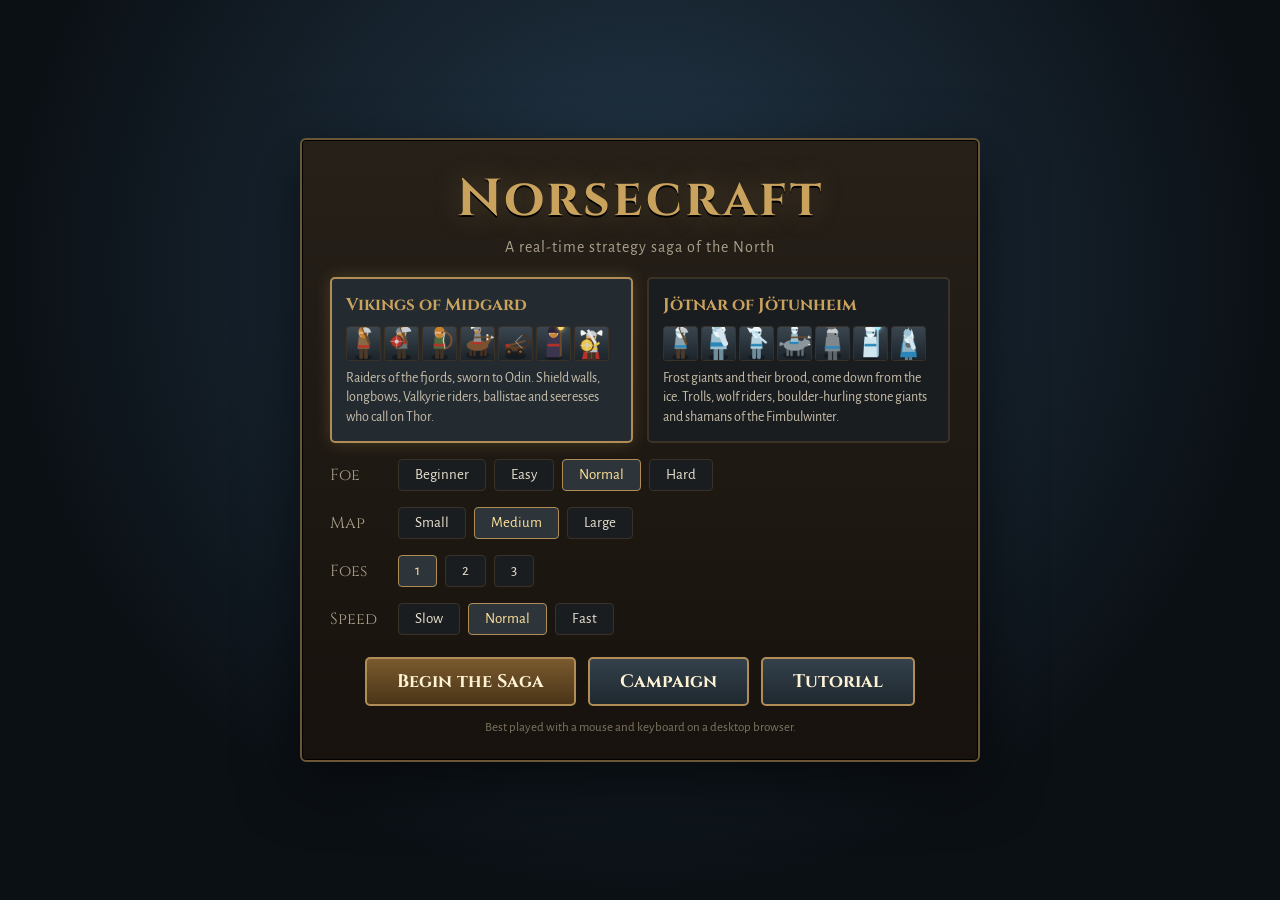
==== commit 874cd46a: "Add skirmish options and fix long-range pathfinding Skirmish: - Map size: small 48x48, medium 64x64," ====
--- a/index.html
+++ b/index.html
@@ -82,6 +82,22 @@
       <button class="opt" data-diff="easy">Easy</button>
       <button class="opt on" data-diff="normal">Normal</button>
       <button class="opt" data-diff="hard">Hard</button>
+    </div>
+    <div class="row">
+      <span class="lbl">Map</span>
+      <button class="opt" data-size="small">Small</button>
+      <button class="opt on" data-size="medium">Medium</button>
+      <button class="opt" data-size="large">Large</button>
+    </div>
+    <div class="row">
+      <span class="lbl">Foes</span>
+      <button class="opt on" data-foes="1">1</button>
+      <button class="opt" data-foes="2">2</button>
+      <button class="opt" data-foes="3">3</button>
+      <span class="sep" id="team-opts" hidden>
+        <button class="opt on" data-ffa="0" title="All foes fight you together">Allied</button>
+        <button class="opt" data-ffa="1" title="Every side fights every other side">Free-for-all</button>
+      </span>
     </div>
     <div class="row">
       <span class="lbl">Speed</span>
--- a/css/style.css
+++ b/css/style.css
@@ -132,7 +132,8 @@
 .faction p { margin: 8px 0 0; color: #c8bfab; font-size: 14px; line-height: 1.4; }
 .pv { display: flex; gap: 4px; margin-top: 10px; }
 .pv { flex-wrap: wrap; }
-.pv canvas { border: 1px solid #3a3226; border-radius: 3px; width: 40px; height: 40px; }
+.pv { gap: 3px; }
+.pv canvas { border: 1px solid #3a3226; border-radius: 3px; width: 35px; height: 35px; }
 .faction { min-width: 0; }
 .row { display: flex; align-items: center; gap: 8px; margin-top: 16px; }
 .lbl { width: 60px; color: var(--muted); font-family: 'Cinzel', serif; }
@@ -270,3 +271,24 @@
   .ch-blurb { font-size: 12px; }
   #brief-story p { font-size: 14px; margin-bottom: 6px; }
 }
+
+#info .xp { height: 6px; background: #0c0f12; border: 1px solid #3c444b; border-radius: 2px; overflow: hidden; }
+#info .xp div { height: 100%; width: 0; background: linear-gradient(90deg, #b08d57, #ffd86a); }
+#info .aura { margin-top: 6px; color: #cfc6b2; line-height: 1.35; }
+#info .aura b { color: var(--accent); }
+
+.row { flex-wrap: wrap; }
+.row .sep { display: inline-flex; gap: 8px; margin-left: 10px; padding-left: 14px; border-left: 1px solid #3a3226; }
+.row .sep[hidden] { display: none; }
+#end-stats th { font-size: 13px; }
+@media (max-height: 460px) {
+  .sub { display: none; }
+  .title-panel { padding: 10px 14px; margin: 6px; }
+  .faction { padding: 7px 10px; }
+  .faction h3 { font-size: 14px; }
+  .pv { margin-top: 5px; }
+  .row { margin-top: 5px; gap: 6px; }
+  .opt { padding: 3px 10px; font-size: 13px; }
+  .row .sep { gap: 6px; margin-left: 4px; padding-left: 8px; }
+  .big, .start-row .big.alt { margin-top: 8px; padding: 6px 16px; font-size: 14px; }
+}
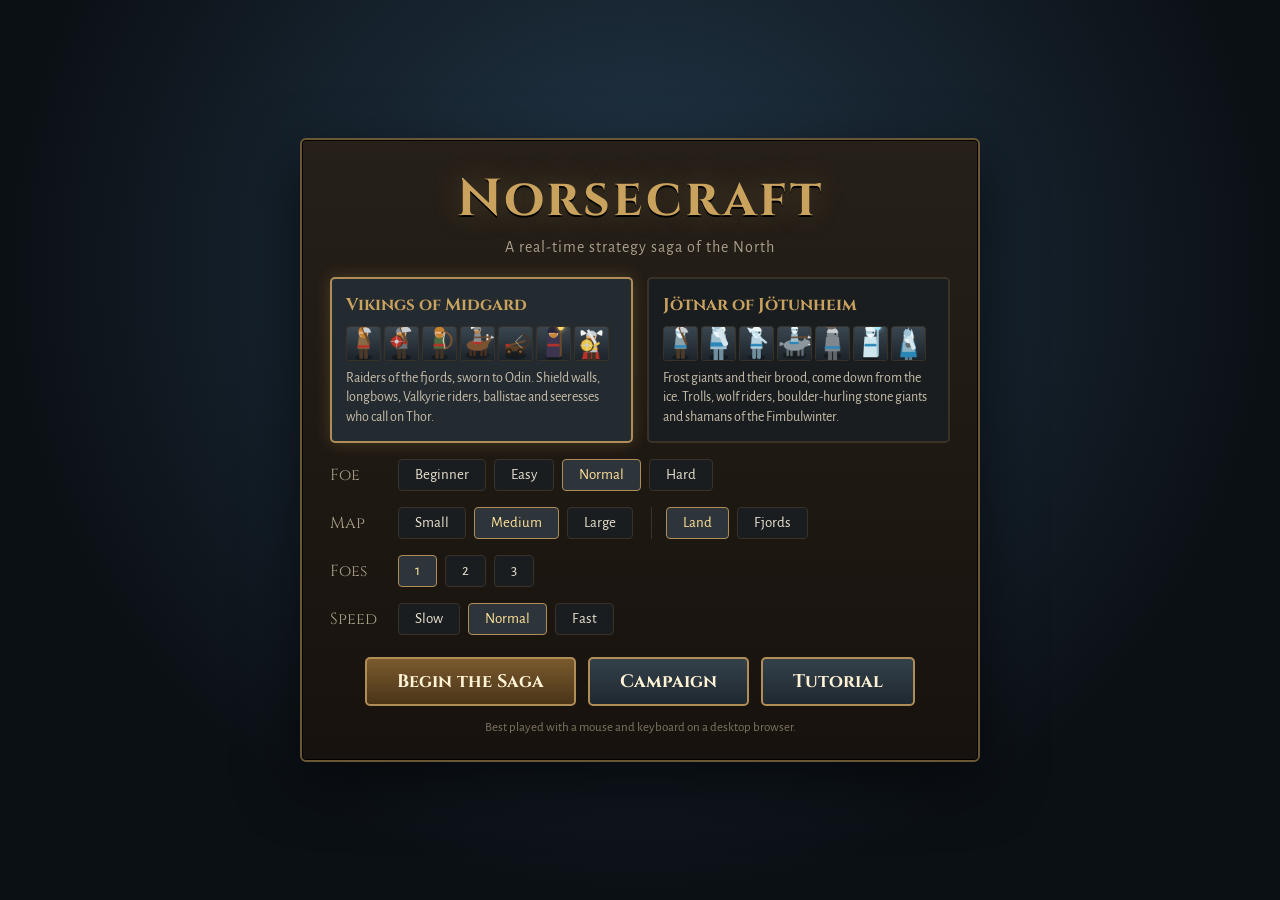
==== commit 644c7c87: "Add ships, shipyards and fjord maps - Fjords terrain option: a winding sea splits the map (a cross o" ====
--- a/index.html
+++ b/index.html
@@ -88,6 +88,10 @@
       <button class="opt" data-size="small">Small</button>
       <button class="opt on" data-size="medium">Medium</button>
       <button class="opt" data-size="large">Large</button>
+      <span class="sep">
+        <button class="opt on" data-terrain="land" title="Lakes and forests">Land</button>
+        <button class="opt" data-terrain="fjords" title="A sea splits the map: build ships at a shipyard">Fjords</button>
+      </span>
     </div>
     <div class="row">
       <span class="lbl">Foes</span>
@@ -155,6 +159,8 @@
       <tr><td>B</td><td>Build menu (with workers selected)</td></tr>
       <tr><td>E, then click</td><td>Repair a damaged building (or right-click it with workers)</td></tr>
       <tr><td>E / U / T</td><td>Spellcasters: heal, summon, storm</td></tr>
+      <tr><td>Right-click your transport</td><td>Board it with the selected troops</td></tr>
+      <tr><td>Transport + right-click land</td><td>Sail there and put the troops ashore (U unloads where it is)</td></tr>
       <tr><td>Menu → Save game</td><td>Save; the game also autosaves every minute</td></tr>
       <tr><td>Ctrl+1–9 / 1–9</td><td>Assign / recall control groups (tap twice to jump)</td></tr>
       <tr><td>. (period)</td><td>Cycle idle workers</td></tr>
